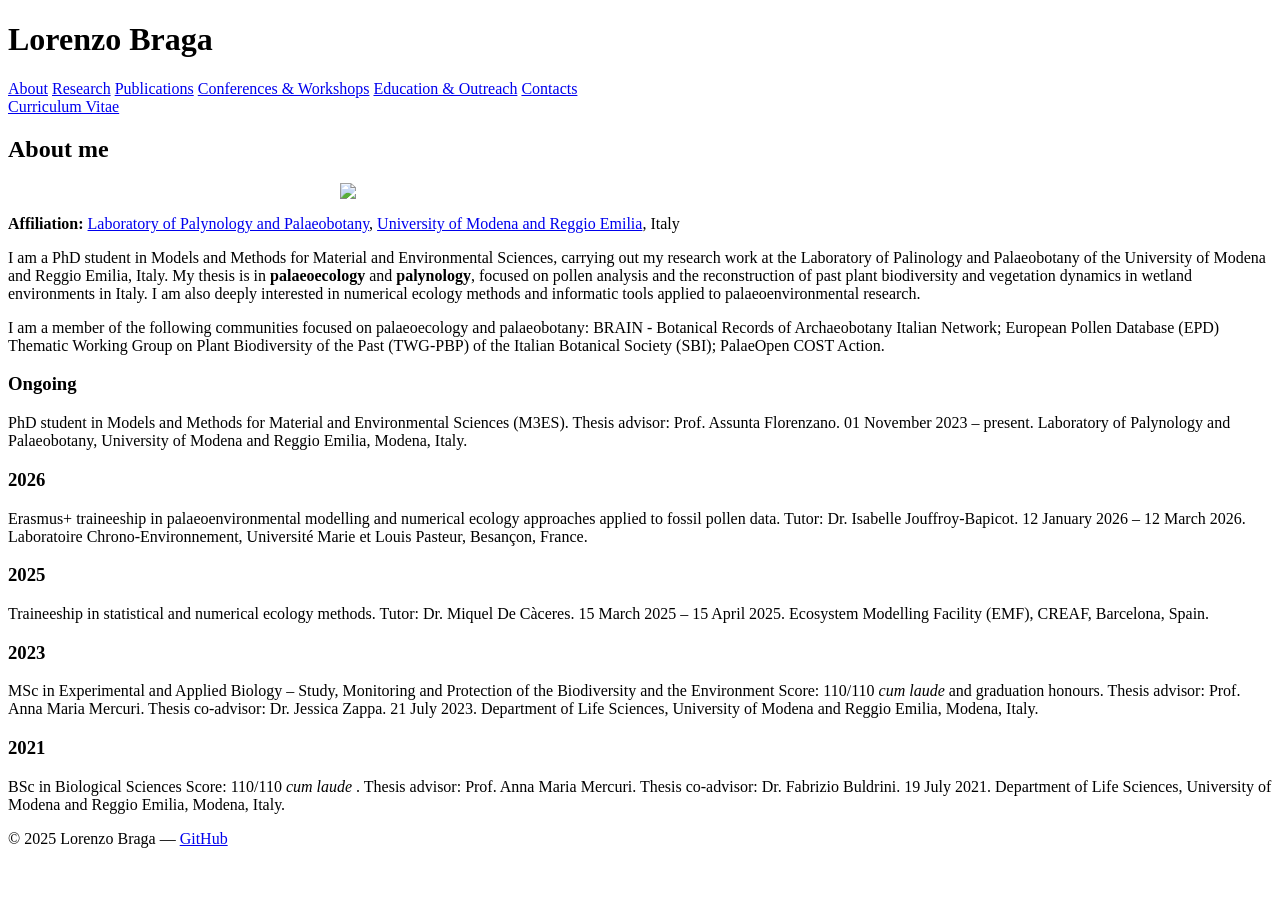
==== index.html @ 368654eb "Create index.html" ====
<!DOCTYPE html>
<html lang="en">
<head>
  <meta charset="UTF-8">
  <meta name="viewport" content="width=device-width, initial-scale=1.0">
  <title>Lorenzo Braga</title>
  <link rel="icon" type="image/png" href="favicon.png">
  <link rel="stylesheet" href="css/style.css">
</head>
<body>
  <header>
    <h1>Lorenzo Braga</h1>
      <nav>
      <a href="index.html">About</a>
      <a href="research.html">Research</a>
      <a href="publications.html">Publications</a>
      <a href="conf-works.html">Conferences & Workshops</a>
      <a href="edu-out.html">Education & Outreach</a>
      <a href="contacts.html">Contacts</a>
    </nav>
  </header>

  <main>
	<nav class="allpurpose-nav">
    <a href="#curriculum-vitae">Curriculum Vitae</a>
    </nav>

    <section id="about-picture">
      <h2>About me</h2>
      <img src="profile.jpeg" class="photo" style="display:block; margin:auto; max-width:600px; height:auto;">
      </section>

    <section id="affiliation">
<p>
  <strong>Affiliation:</strong>
  <a href="http://www.palinopaleobot.unimore.it/site/home.html">Laboratory of Palynology and Palaeobotany</a>, 
  <a href="https://www.unimore.it/en">University of Modena and Reggio Emilia</a>, Italy
</p>
    </section>

    <section id="about">
      <p>
        I am a PhD student in Models and Methods for Material and Environmental Sciences, carrying out my research work at the Laboratory of 
        Palinology and Palaeobotany of the University of Modena and Reggio Emilia, Italy. My thesis is in <strong>palaeoecology</strong> and <strong>palynology</strong>, 
        focused on pollen analysis and the reconstruction of past plant biodiversity and vegetation dynamics in wetland environments in Italy. 
        I am also deeply interested in numerical ecology methods and informatic tools applied to palaeoenvironmental research.
      </p>
      <p>
  	    I am a member of the following communities focused on palaeoecology and palaeobotany: BRAIN - Botanical Records of Archaeobotany Italian Network; European Pollen Database (EPD)
        Thematic Working Group on Plant Biodiversity of the Past (TWG-PBP) of the Italian Botanical Society (SBI); 
        PalaeOpen COST Action.
      </p>
    </section>

	<section id="curriculum-vitae">
      <h3>Ongoing</h3>
	  <p>
	  PhD student in Models and Methods for Material and Environmental Sciences (M3ES).
	  Thesis advisor: Prof. Assunta Florenzano.
	  01 November 2023 &ndash; present.
      Laboratory of Palynology and Palaeobotany, University of Modena and Reggio Emilia, Modena, Italy.
	  </p>
	<h3>2026</h3>
    <p>
	  Erasmus+ traineeship in palaeoenvironmental modelling and numerical ecology approaches applied to fossil pollen data.
	  Tutor: Dr. Isabelle Jouffroy-Bapicot.
	  12 January 2026 &ndash; 12 March 2026.
      Laboratoire Chrono-Environnement, Université Marie et Louis Pasteur, Besançon, France.
    </p>
	
	<h3>2025</h3>
    <p>
	 Traineeship in statistical and numerical ecology methods.
	 Tutor: Dr. Miquel De Càceres.
	 15 March 2025 &ndash; 15 April 2025.
	 Ecosystem Modelling Facility (EMF), CREAF, Barcelona, Spain.
    </p>
	
    <h3>2023</h3> 
    <p>
	MSc in Experimental and Applied Biology &ndash; Study, Monitoring and Protection of the Biodiversity and the Environment
	Score: 110/110 <em> cum laude </em> and graduation honours.
	Thesis advisor: Prof. Anna Maria Mercuri.
	Thesis co-advisor: Dr. Jessica Zappa.
	21 July 2023.
	Department of Life Sciences, University of Modena and Reggio Emilia, Modena, Italy.
    </p>
	
	<h3>2021</h3>
	 <p>
    BSc in Biological Sciences
	Score: 110/110 <em> cum laude </em>.
	Thesis advisor: Prof. Anna Maria Mercuri.
	Thesis co-advisor: Dr. Fabrizio Buldrini.
	19 July 2021.
	Department of Life Sciences, University of Modena and Reggio Emilia, Modena, Italy.
      </p>
	  
    </section>
	
  </main>

  <footer>
    <p>© 2025 Lorenzo Braga — <a href="https://github.com/bragalorenzo">GitHub</a></p>
  </footer>
</body>
</html>
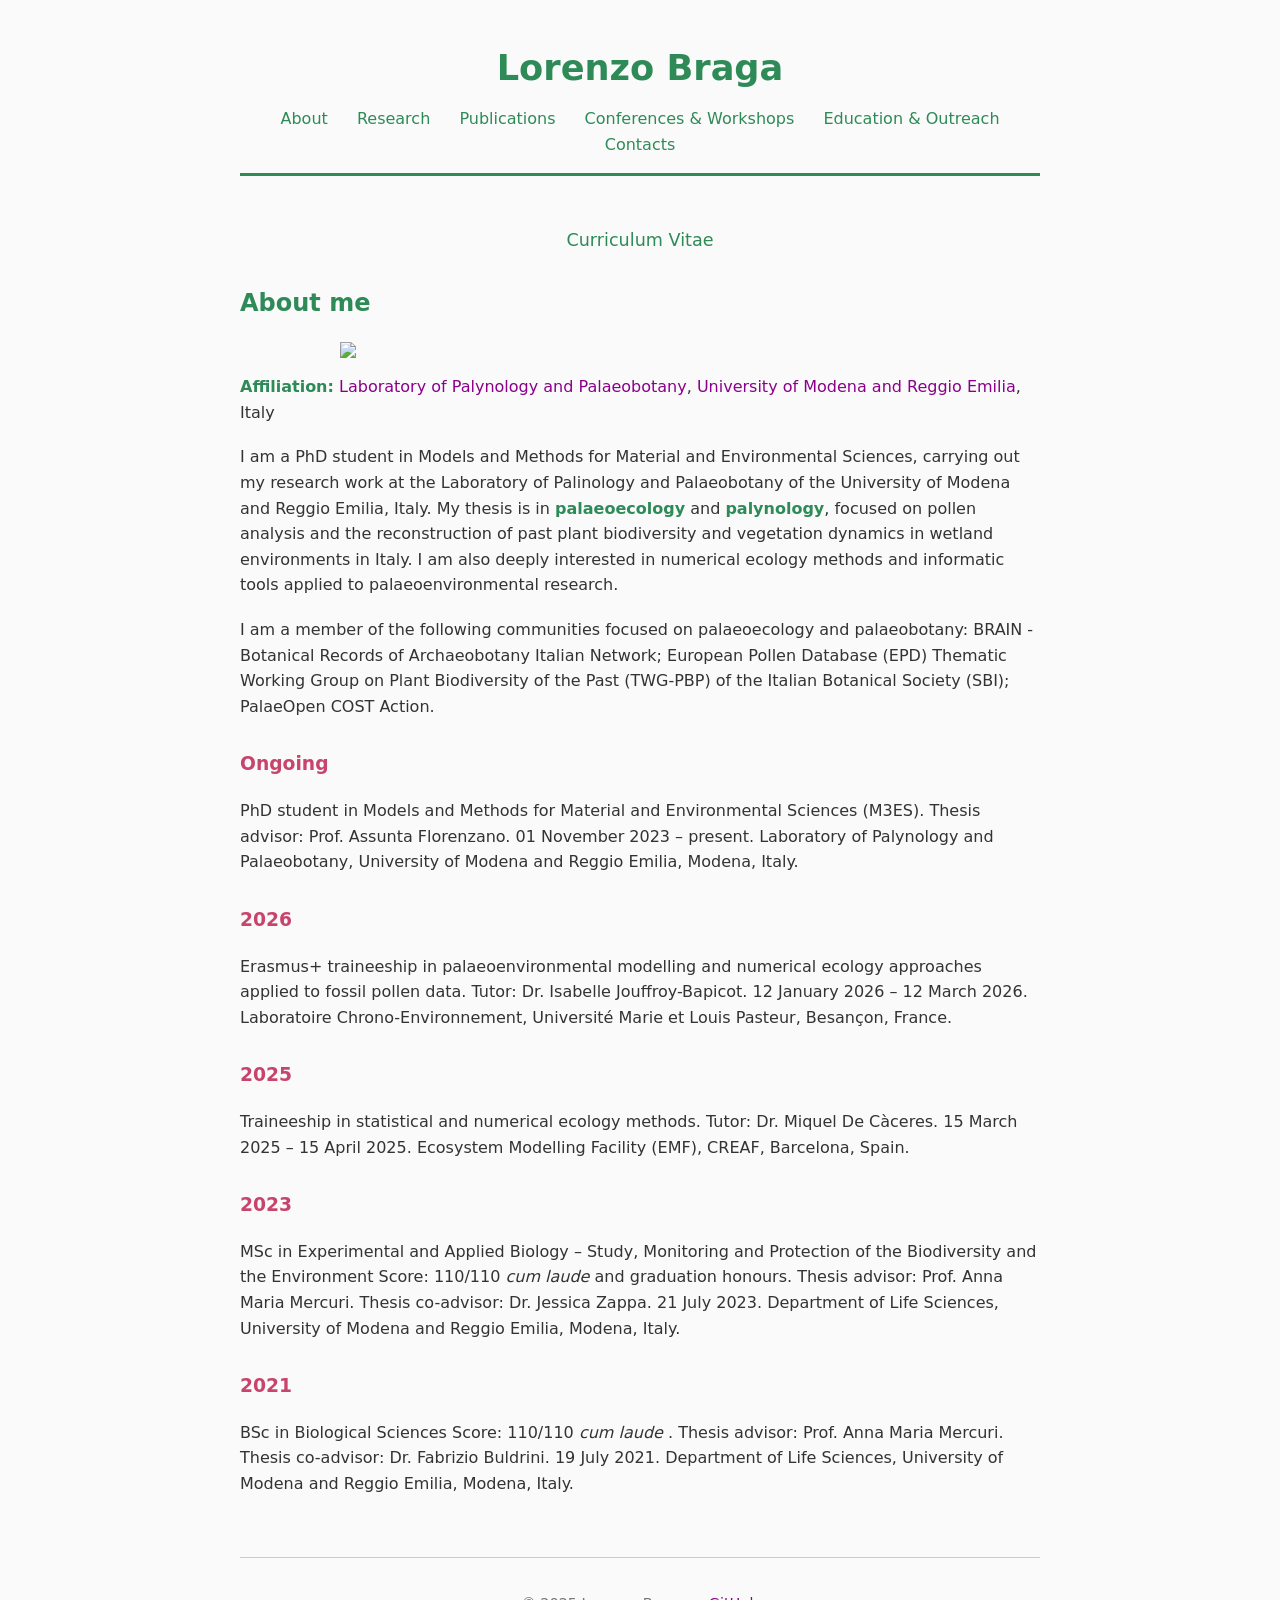
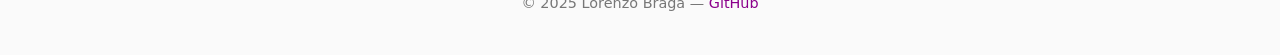
==== commit 8edc10d1: "Update index.html" ====
--- a/index.html
+++ b/index.html
@@ -5,7 +5,7 @@
   <meta name="viewport" content="width=device-width, initial-scale=1.0">
   <title>Lorenzo Braga</title>
   <link rel="icon" type="image/png" href="favicon.png">
-  <link rel="stylesheet" href="css/style.css">
+  <link rel="stylesheet" href="style.css">
 </head>
 <body>
   <header>
--- a/style.css
+++ b/style.css
@@ -0,0 +1,226 @@
+/* ==============================
+   PALETTE & GLOBAL VARS
+   ============================== */
+:root {
+  --primary: #2E8B57;       /* SeaGreen */
+  --primary-light: #20B2AA; /* LightSeaGreen */
+  --accent: #C7446D;        /* Magenta */
+  --accent-dark: #8B008B;   /* DarkMagenta */
+  --background: #FAFAFA;
+  --text: #333333;
+}
+
+/* ==============================
+   BODY STRUCTURE
+   ============================== */
+body {
+  font-family: system-ui, sans-serif;
+  max-width: 800px;
+  margin: 40px auto;
+  line-height: 1.6;
+  color: var(--text);
+  background-color: var(--background);
+  padding: 0 20px;
+}
+
+/* ==============================
+   HEADER & MAIN NAV
+   ============================== */
+header {
+  text-align: center;
+  margin-bottom: 50px;
+  border-bottom: 3px solid var(--primary);
+  padding-bottom: 15px;
+}
+
+h1 {
+  font-size: 2.2em;
+  color: var(--primary);
+  margin-bottom: 0.2em;
+}
+
+nav {
+  margin-top: 10px;
+}
+
+nav a {
+  margin: 0 12px;
+  text-decoration: none;
+  color: var(--primary);
+  font-weight: 500;
+  transition: color 0.2s ease, border-bottom 0.2s ease;
+}
+
+nav a:hover {
+  color: var(--accent);
+  border-bottom: 2px solid var(--accent);
+}
+
+/* ==============================
+   ALL-PURPOSE NAV
+   ============================== */
+
+.allpurpose-nav {
+  text-align: center;
+  margin: 1.5em auto;
+   width: 100%;
+  font-size: 1.1em;
+}
+
+.allpurpose-nav a{
+  color: var(--primary);
+  text-decoration: none;
+  margin: 0 0.5em;
+   transition: color 0.2s ease, border-bottom 0.2s ease;
+}
+
+/* Visited */
+.allpurpose-nav a:visited {
+  color: var(--primary);
+}
+
+/* hover */
+
+.allpurpose-nav a:hover {
+  color: var(--accent);
+  border-bottom: 2px solid var(--accent);
+  text-decoration: none;
+}
+
+/* ==============================
+   CONTENT
+   ============================== */
+main h2 {
+  color: var(--primary);
+  margin-top: 30px;
+}
+
+main h3 {
+  color: var(--accent);
+  margin-top: 30px;
+}
+
+main p {
+  margin-bottom: 1.2em;
+}
+
+main a,
+main a:visited {
+  color: var(--accent-dark);
+  text-decoration: none;
+}
+
+main a:hover {
+  color: var(--primary-light);
+  text-decoration: underline;
+}
+
+strong {
+  color: var(--primary);
+}
+
+.photo {
+  display: block;
+  margin: 0 auto 20px
+  max-width: 50%;
+}
+
+/* ==============================
+   FOOTER
+   ============================== */
+footer {
+  text-align: center;
+  margin-top: 60px;
+  font-size: 0.9em;
+  color: #777;
+  border-top: 1px solid #ccc;
+  padding-top: 20px;
+}
+
+footer a {
+  color: var(--accent-dark);
+  text-decoration: none;
+}
+
+footer a:hover {
+  color: var(--primary-light);
+  text-decoration: underline;
+}
+
+/* ==============================
+   BUTTONS & HIGHLIGHTS
+   ============================== */
+button, .btn {
+  background-color: var(--primary);
+  color: white;
+  border: none;
+  border-radius: 5px;
+  padding: 8px 16px;
+  cursor: pointer;
+  transition: background-color 0.2s ease;
+}
+
+button:hover, .btn:hover {
+  background-color: var(--accent-dark);
+}
+
+/* ==============================
+   IMAGE LINKS
+   ============================== */
+
+.image-link img {
+  max-width: 200px;
+  height: auto;
+  display: block;
+  margin: 1em auto;
+  transition: transform 0.25s ease;
+}
+
+.image-link img:hover {
+  transform: scale(1.1);
+}
+
+/* ==============================
+   CONTACTS
+   ============================== */
+#contacts {
+  text-align: center;
+  margin: 50px 0;
+}
+
+.contact-links {
+  display: flex;
+  flex-wrap: wrap;
+  justify-content: center;
+  gap: 30px;
+  margin-top: 20px;
+}
+
+.contact-icon {
+  height: 60px;
+  transition: transform 0.2s ease;
+}
+
+.contact-icon:hover {
+  transform: scale(1.1);
+}
+
+.contact-emails {
+  margin-top: 30px;
+}
+
+.contact-emails a:hover {
+  color: var(--primary-light);
+  text-decoration: underline;
+}
+
+.contact-emails p {
+  margin: 5px 0;
+  font-size: 1.1rem;
+}
+
+.contact-invite {
+  margin-top: 25px;
+  font-style: italic;
+  font-size: 1.2rem;
+}
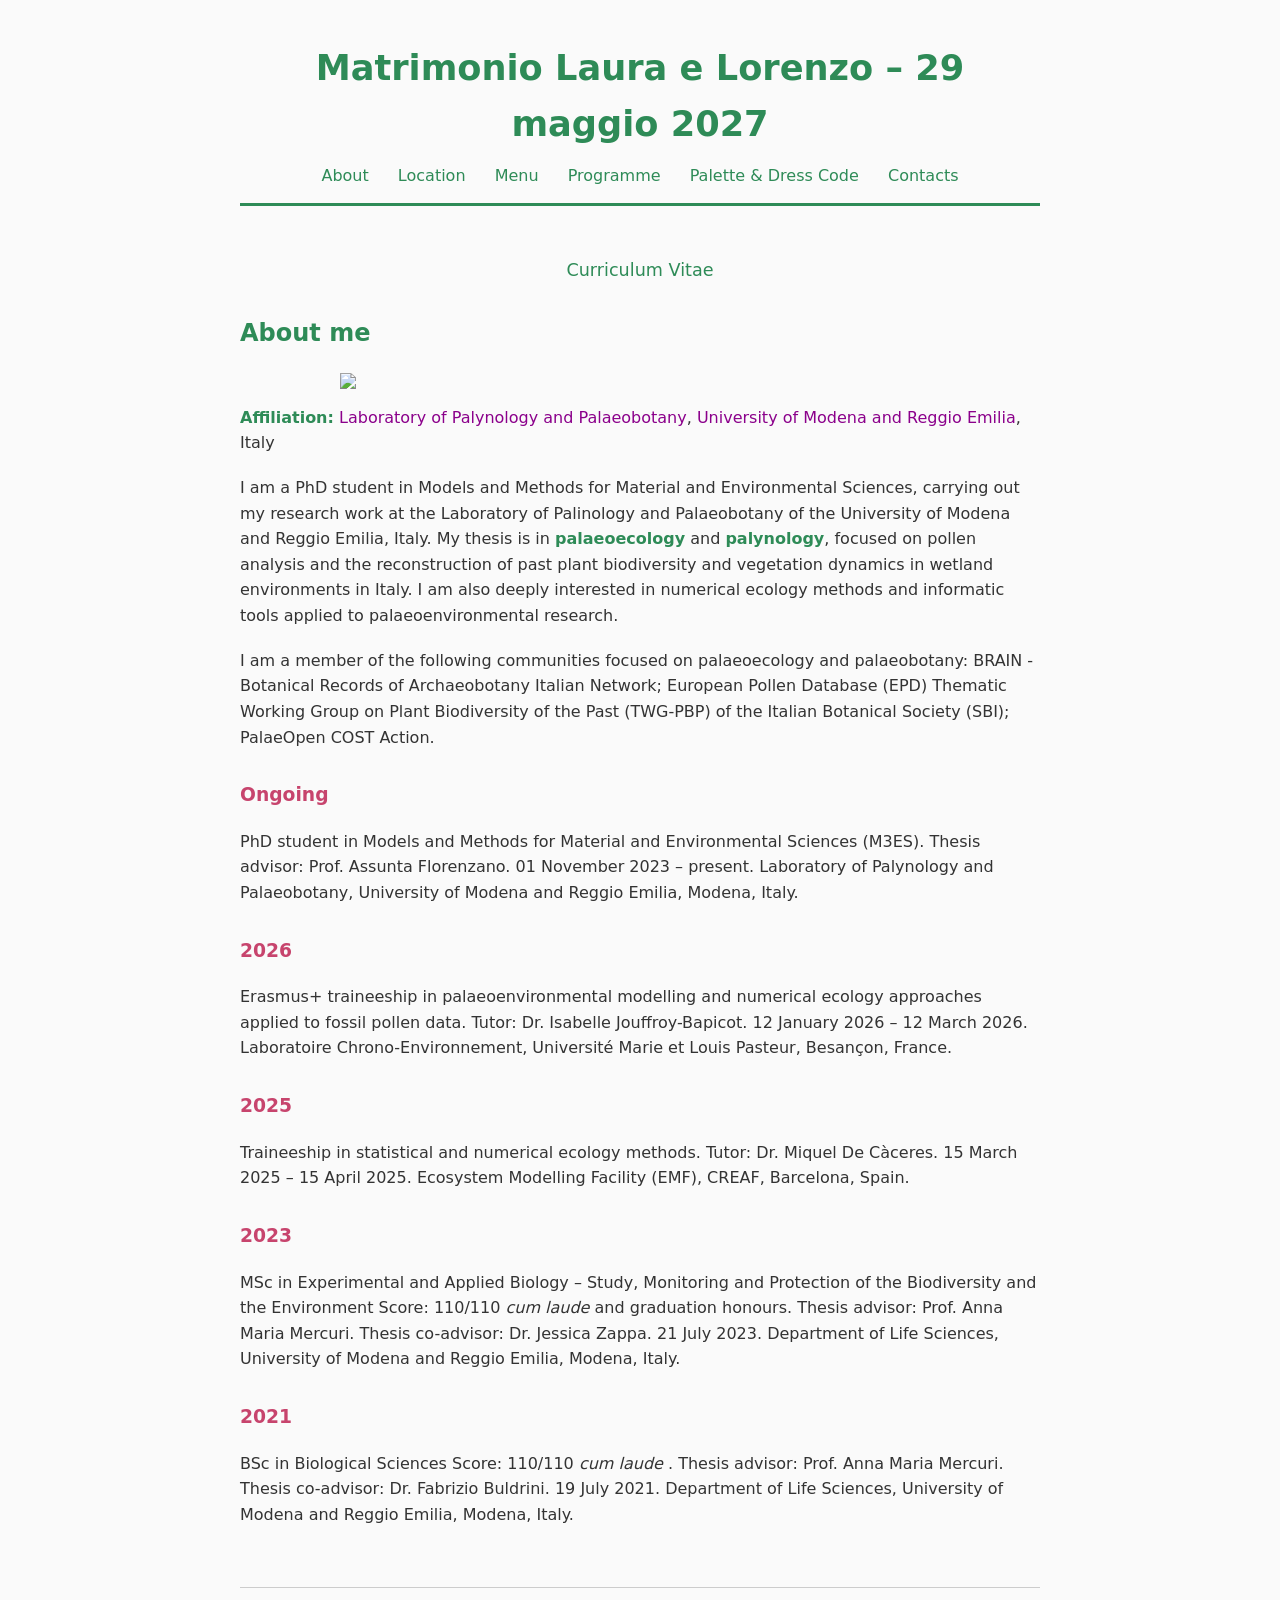
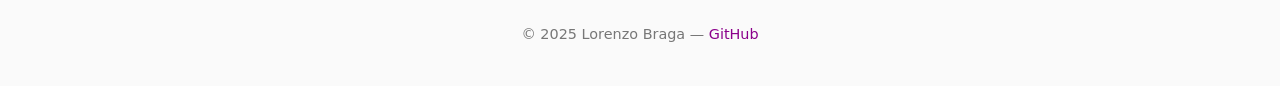
==== commit d25645a3: "Update index.html" ====
--- a/index.html
+++ b/index.html
@@ -3,19 +3,19 @@
 <head>
   <meta charset="UTF-8">
   <meta name="viewport" content="width=device-width, initial-scale=1.0">
-  <title>Lorenzo Braga</title>
+  <title>L&L 2027 &#9829;</title>
   <link rel="icon" type="image/png" href="favicon.png">
   <link rel="stylesheet" href="style.css">
 </head>
 <body>
   <header>
-    <h1>Lorenzo Braga</h1>
+    <h1>Matrimonio Laura e Lorenzo &ndash; 29 maggio 2027</h1>
       <nav>
       <a href="index.html">About</a>
-      <a href="research.html">Research</a>
-      <a href="publications.html">Publications</a>
-      <a href="conf-works.html">Conferences & Workshops</a>
-      <a href="edu-out.html">Education & Outreach</a>
+      <a href="research.html">Location</a>
+      <a href="publications.html">Menu</a>
+      <a href="conf-works.html">Programme</a>
+      <a href="edu-out.html">Palette & Dress Code</a>
       <a href="contacts.html">Contacts</a>
     </nav>
   </header>
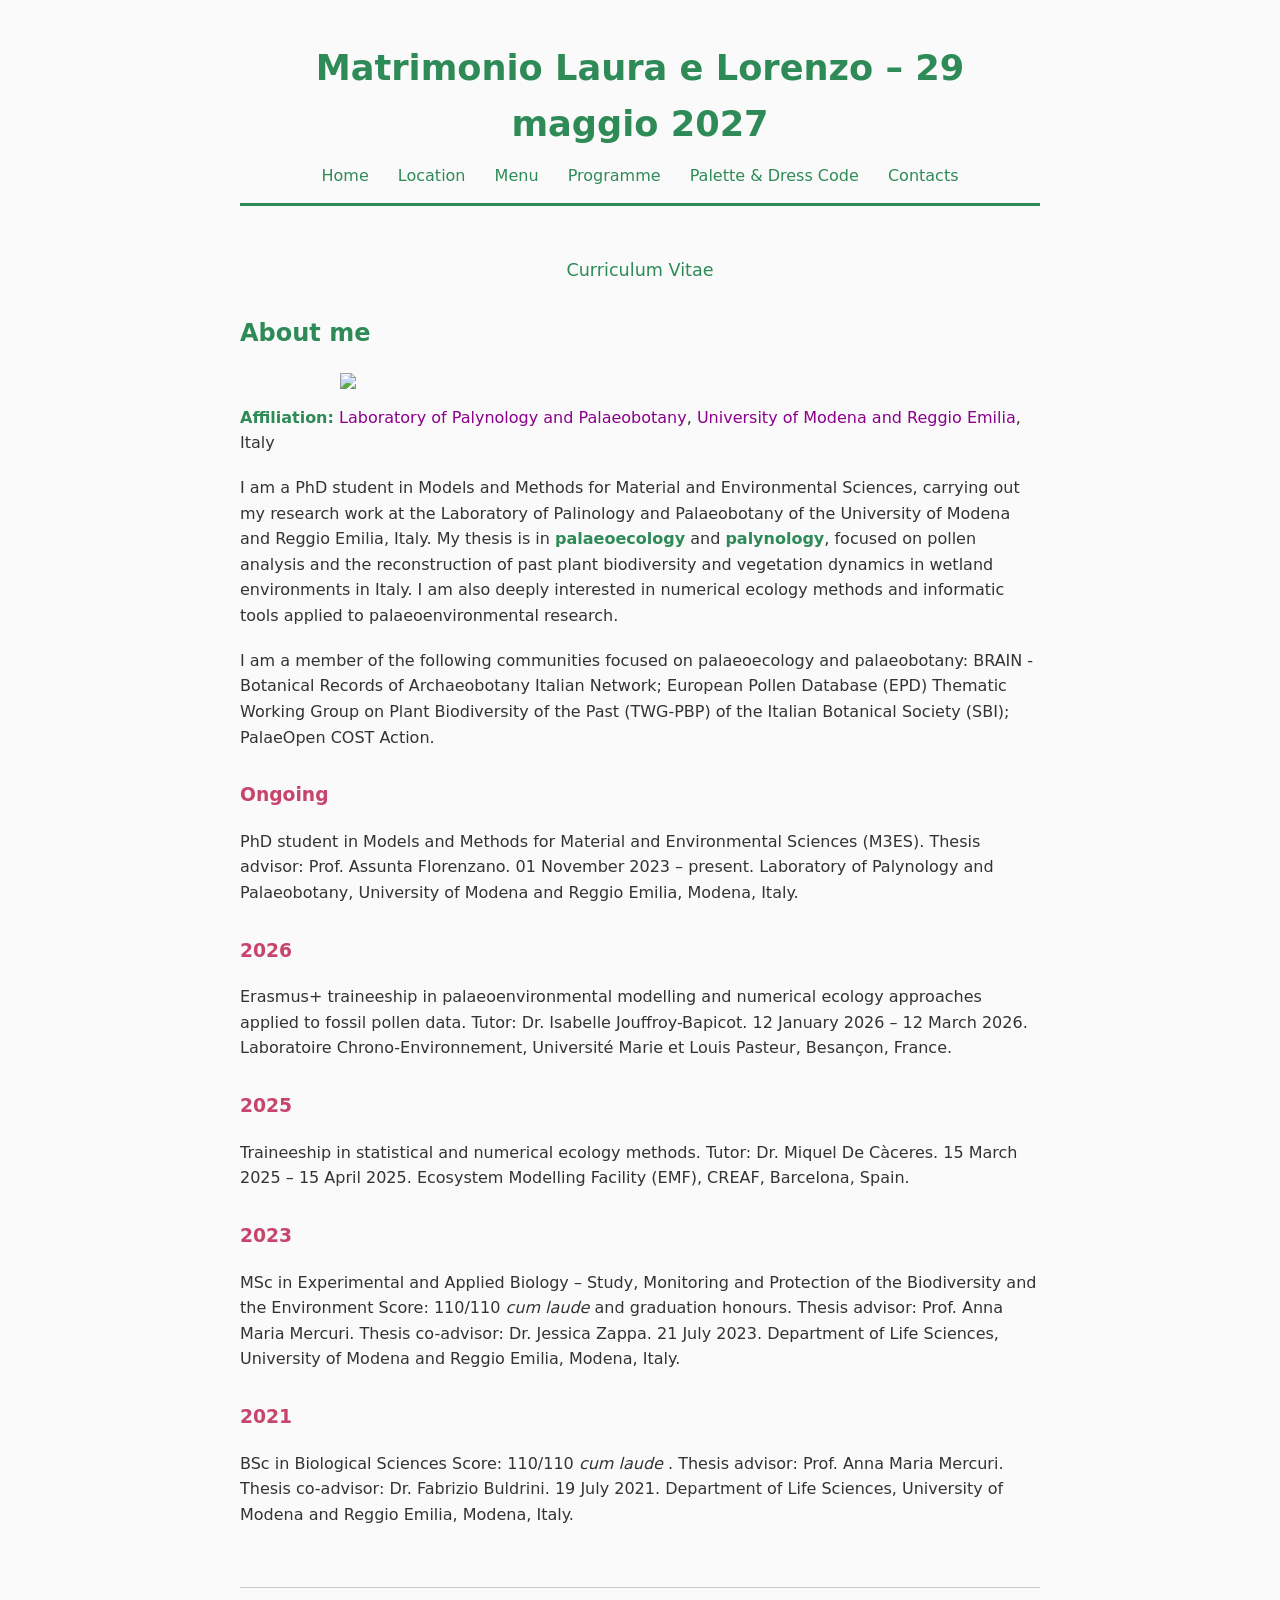
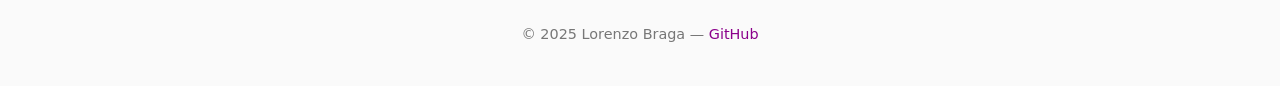
==== commit 3851c751: "Update index.html" ====
--- a/index.html
+++ b/index.html
@@ -11,8 +11,8 @@
   <header>
     <h1>Matrimonio Laura e Lorenzo &ndash; 29 maggio 2027</h1>
       <nav>
-      <a href="index.html">About</a>
-      <a href="research.html">Location</a>
+      <a href="index.html">Home</a>
+      <a href="location.html">Location</a>
       <a href="publications.html">Menu</a>
       <a href="conf-works.html">Programme</a>
       <a href="edu-out.html">Palette & Dress Code</a>
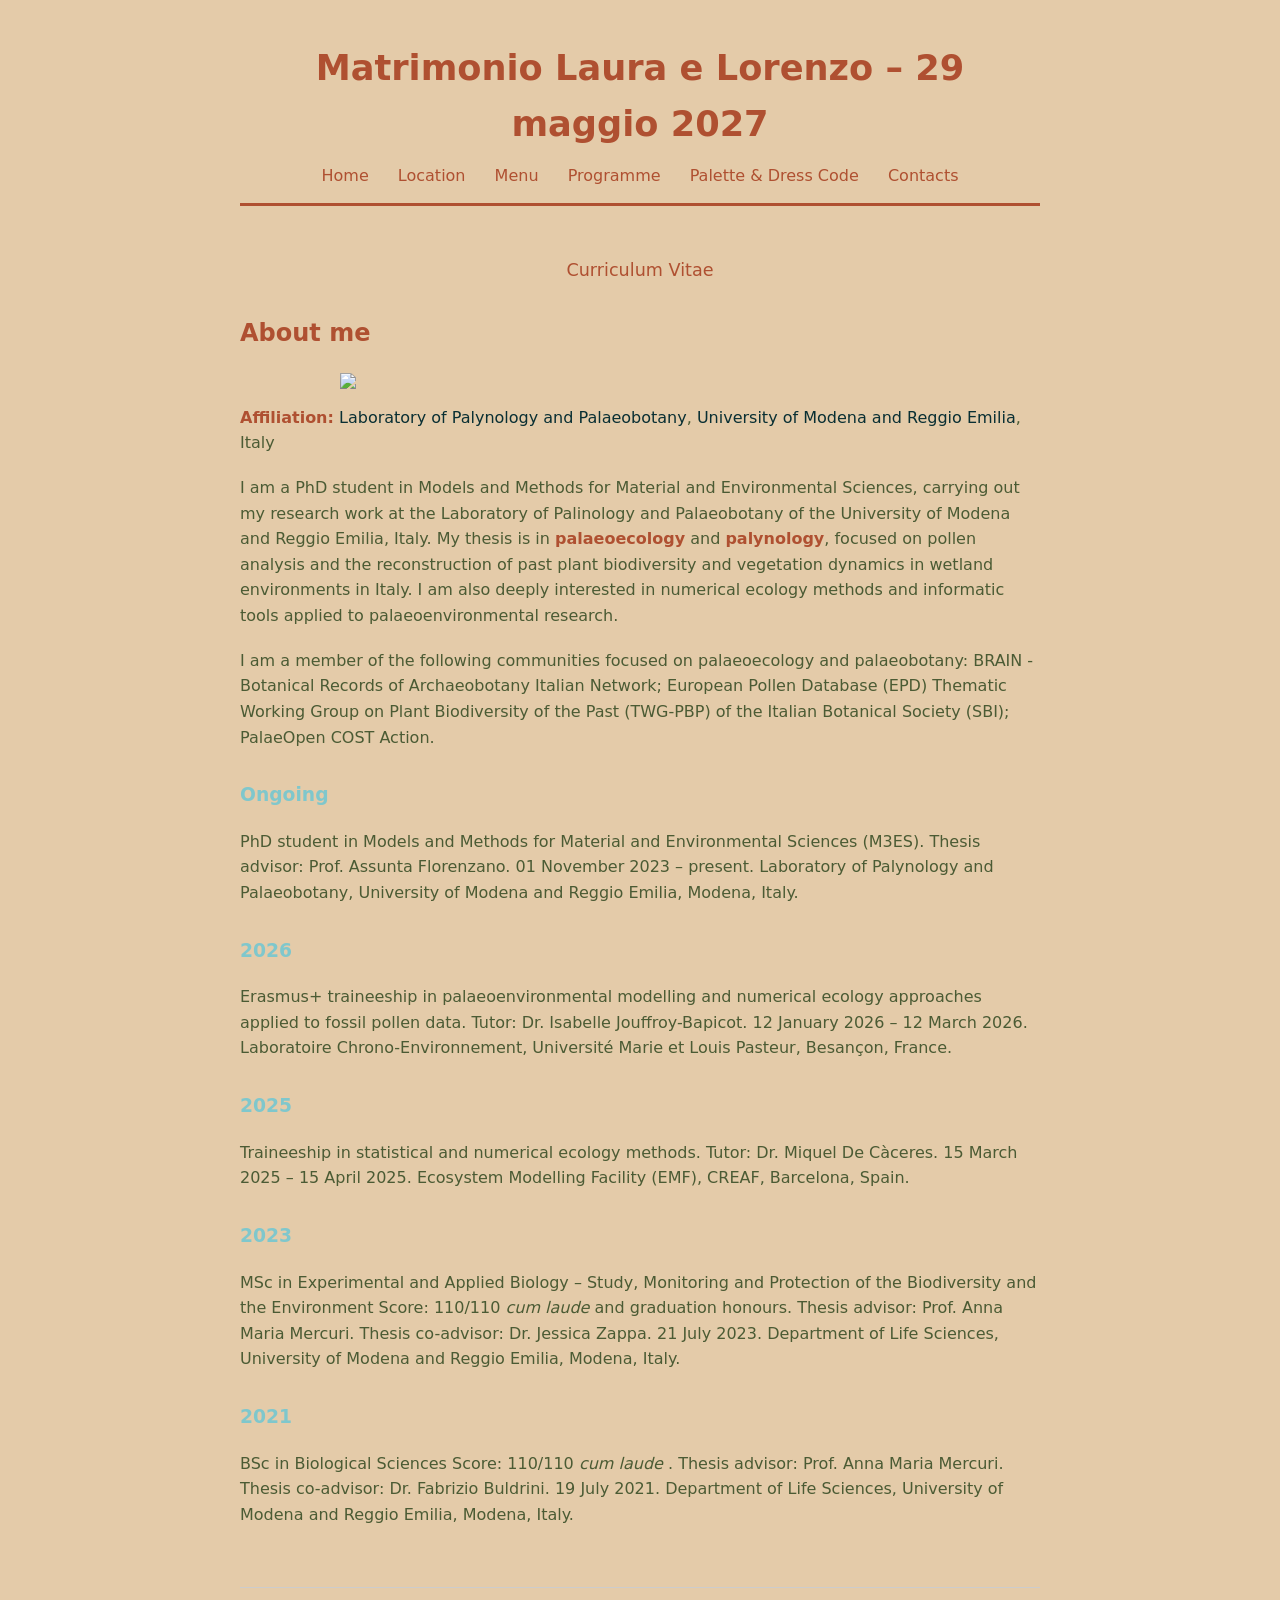
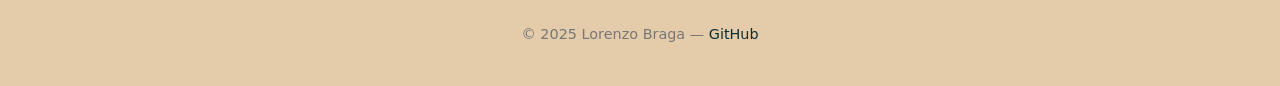
==== commit 9aed0d55: "Update index.html" ====
--- a/index.html
+++ b/index.html
@@ -13,9 +13,9 @@
       <nav>
       <a href="index.html">Home</a>
       <a href="location.html">Location</a>
-      <a href="publications.html">Menu</a>
-      <a href="conf-works.html">Programme</a>
-      <a href="edu-out.html">Palette & Dress Code</a>
+      <a href="menu.html">Menu</a>
+      <a href="programme.html">Programme</a>
+      <a href="palette-dress.html">Palette & Dress Code</a>
       <a href="contacts.html">Contacts</a>
     </nav>
   </header>
--- a/style.css
+++ b/style.css
@@ -2,12 +2,12 @@
    PALETTE & GLOBAL VARS
    ============================== */
 :root {
-  --primary: #2E8B57;       /* SeaGreen */
-  --primary-light: #20B2AA; /* LightSeaGreen */
-  --accent: #C7446D;        /* Magenta */
-  --accent-dark: #8B008B;   /* DarkMagenta */
-  --background: #FAFAFA;
-  --text: #333333;
+  --primary: #AF5031;       /* Terracotta */
+  --primary-light: #FDABA5; /* Cherry Blossom */
+  --accent: #7FC7CC;        /* Sky Blue */
+  --accent-dark: #092F33;   /* Deep Sea */
+  --background: #E4CBA9; /* Sand */
+  --text: #4B5B34; /* Moss Green */
 }
 
 /* ==============================
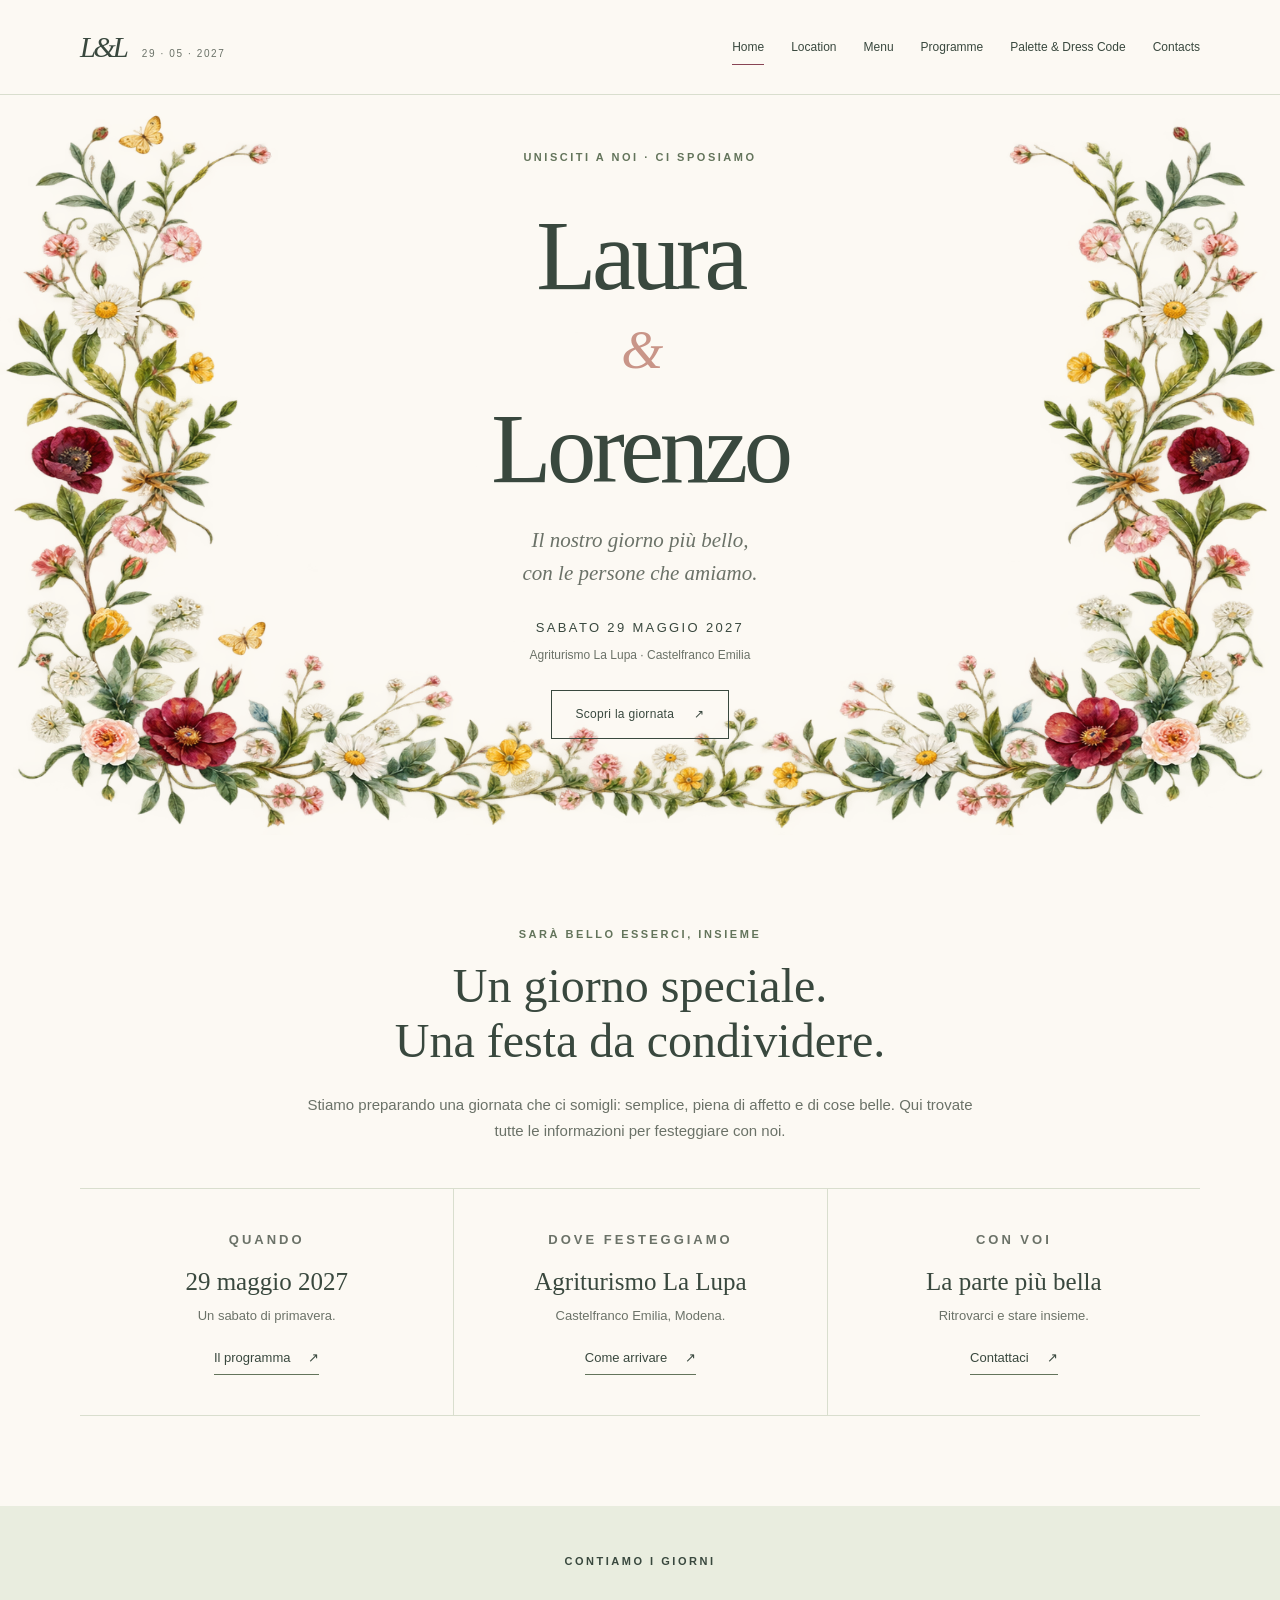
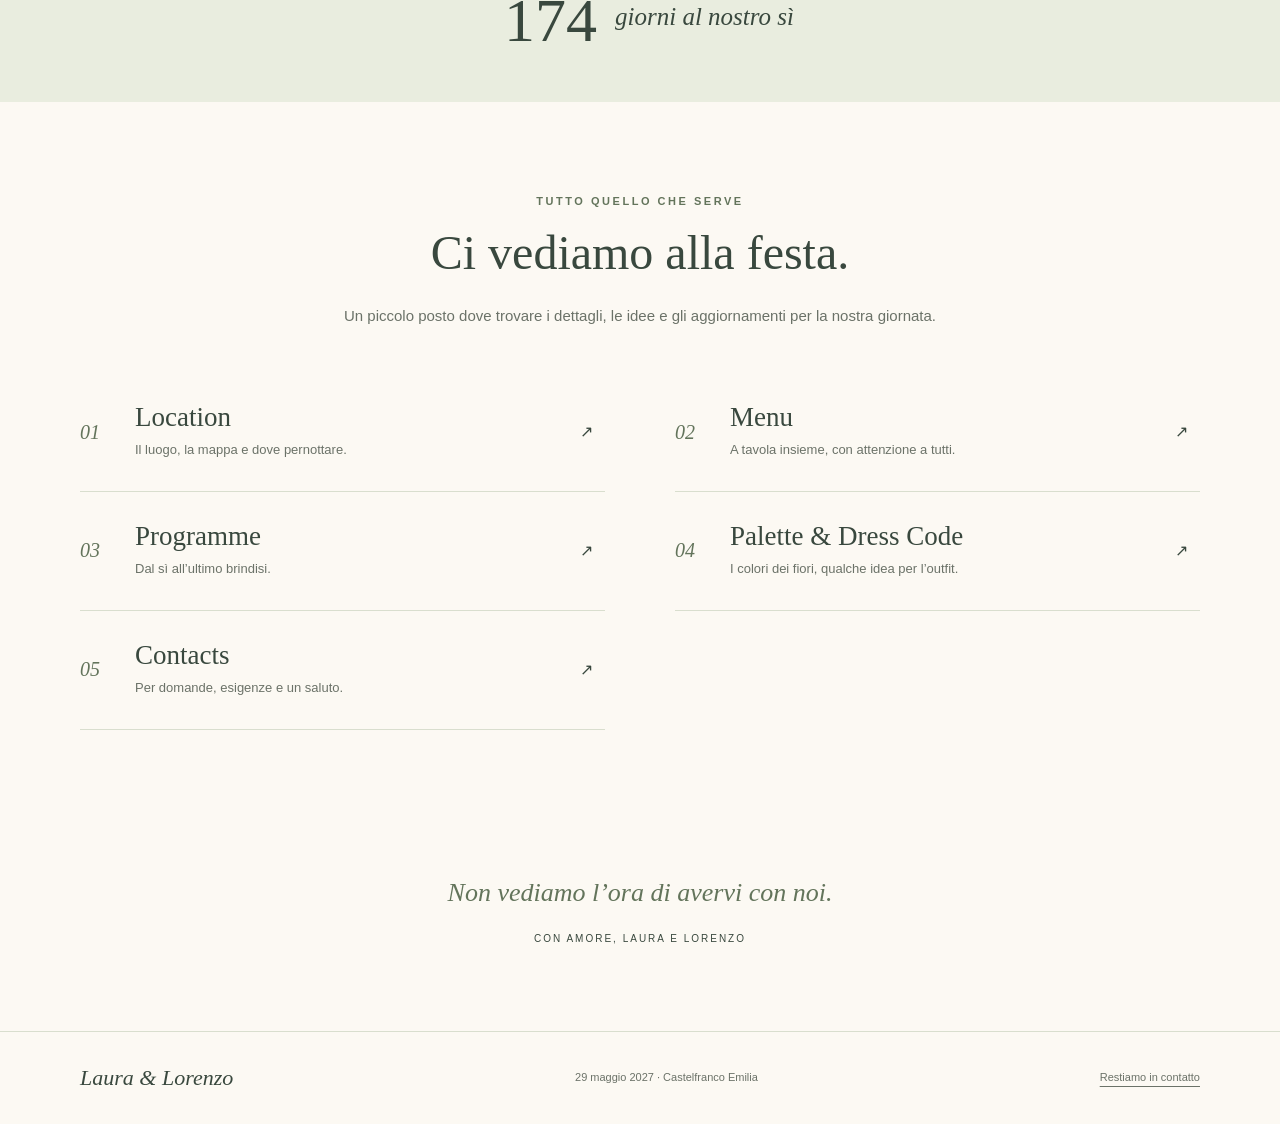
==== commit d8accba2: "Design overhaul First site draft" ====
--- a/index.html
+++ b/index.html
@@ -1,107 +1,24 @@
 <!DOCTYPE html>
-<html lang="en">
-<head>
-  <meta charset="UTF-8">
-  <meta name="viewport" content="width=device-width, initial-scale=1.0">
-  <title>L&L 2027 &#9829;</title>
-  <link rel="icon" type="image/png" href="favicon.png">
-  <link rel="stylesheet" href="style.css">
-</head>
-<body>
-  <header>
-    <h1>Matrimonio Laura e Lorenzo &ndash; 29 maggio 2027</h1>
-      <nav>
-      <a href="index.html">Home</a>
-      <a href="location.html">Location</a>
-      <a href="menu.html">Menu</a>
-      <a href="programme.html">Programme</a>
-      <a href="palette-dress.html">Palette & Dress Code</a>
-      <a href="contacts.html">Contacts</a>
-    </nav>
-  </header>
-
-  <main>
-	<nav class="allpurpose-nav">
-    <a href="#curriculum-vitae">Curriculum Vitae</a>
-    </nav>
-
-    <section id="about-picture">
-      <h2>About me</h2>
-      <img src="profile.jpeg" class="photo" style="display:block; margin:auto; max-width:600px; height:auto;">
-      </section>
-
-    <section id="affiliation">
-<p>
-  <strong>Affiliation:</strong>
-  <a href="http://www.palinopaleobot.unimore.it/site/home.html">Laboratory of Palynology and Palaeobotany</a>, 
-  <a href="https://www.unimore.it/en">University of Modena and Reggio Emilia</a>, Italy
-</p>
-    </section>
-
-    <section id="about">
-      <p>
-        I am a PhD student in Models and Methods for Material and Environmental Sciences, carrying out my research work at the Laboratory of 
-        Palinology and Palaeobotany of the University of Modena and Reggio Emilia, Italy. My thesis is in <strong>palaeoecology</strong> and <strong>palynology</strong>, 
-        focused on pollen analysis and the reconstruction of past plant biodiversity and vegetation dynamics in wetland environments in Italy. 
-        I am also deeply interested in numerical ecology methods and informatic tools applied to palaeoenvironmental research.
-      </p>
-      <p>
-  	    I am a member of the following communities focused on palaeoecology and palaeobotany: BRAIN - Botanical Records of Archaeobotany Italian Network; European Pollen Database (EPD)
-        Thematic Working Group on Plant Biodiversity of the Past (TWG-PBP) of the Italian Botanical Society (SBI); 
-        PalaeOpen COST Action.
-      </p>
-    </section>
-
-	<section id="curriculum-vitae">
-      <h3>Ongoing</h3>
-	  <p>
-	  PhD student in Models and Methods for Material and Environmental Sciences (M3ES).
-	  Thesis advisor: Prof. Assunta Florenzano.
-	  01 November 2023 &ndash; present.
-      Laboratory of Palynology and Palaeobotany, University of Modena and Reggio Emilia, Modena, Italy.
-	  </p>
-	<h3>2026</h3>
-    <p>
-	  Erasmus+ traineeship in palaeoenvironmental modelling and numerical ecology approaches applied to fossil pollen data.
-	  Tutor: Dr. Isabelle Jouffroy-Bapicot.
-	  12 January 2026 &ndash; 12 March 2026.
-      Laboratoire Chrono-Environnement, Université Marie et Louis Pasteur, Besançon, France.
-    </p>
-	
-	<h3>2025</h3>
-    <p>
-	 Traineeship in statistical and numerical ecology methods.
-	 Tutor: Dr. Miquel De Càceres.
-	 15 March 2025 &ndash; 15 April 2025.
-	 Ecosystem Modelling Facility (EMF), CREAF, Barcelona, Spain.
-    </p>
-	
-    <h3>2023</h3> 
-    <p>
-	MSc in Experimental and Applied Biology &ndash; Study, Monitoring and Protection of the Biodiversity and the Environment
-	Score: 110/110 <em> cum laude </em> and graduation honours.
-	Thesis advisor: Prof. Anna Maria Mercuri.
-	Thesis co-advisor: Dr. Jessica Zappa.
-	21 July 2023.
-	Department of Life Sciences, University of Modena and Reggio Emilia, Modena, Italy.
-    </p>
-	
-	<h3>2021</h3>
-	 <p>
-    BSc in Biological Sciences
-	Score: 110/110 <em> cum laude </em>.
-	Thesis advisor: Prof. Anna Maria Mercuri.
-	Thesis co-advisor: Dr. Fabrizio Buldrini.
-	19 July 2021.
-	Department of Life Sciences, University of Modena and Reggio Emilia, Modena, Italy.
-      </p>
-	  
-    </section>
-	
-  </main>
-
-  <footer>
-    <p>© 2025 Lorenzo Braga — <a href="https://github.com/bragalorenzo">GitHub</a></p>
-  </footer>
-</body>
-</html>
+<html lang="it"><head><meta charset="utf-8"><meta name="viewport" content="width=device-width, initial-scale=1"><title>Home · Laura e Lorenzo · 29 maggio 2027</title><meta name="description" content="Il matrimonio di Laura e Lorenzo, 29 maggio 2027. Il programma, la location e tutte le informazioni per festeggiare insieme."><meta name="theme-color" content="#fcf9f3"><link rel="icon" type="image/png" href="favicon.png"><link rel="stylesheet" href="style.css"><script src="site.js" defer></script></head><body><a class="skip-link" href="#main">Vai al contenuto</a>
+<header class="site-header"><div class="wrap header-inner">
+<a class="brand" href="index.html" aria-label="Laura e Lorenzo, Home"><span class="monogram">L&amp;L</span><span class="brand-date">29 · 05 · 2027</span></a>
+<button class="menu-toggle" aria-expanded="true" aria-controls="main-navigation">Menu</button>
+<nav id="main-navigation" class="navigation" aria-label="Navigazione principale"><a href="index.html" aria-current="page">Home</a><a href="location.html">Location</a><a href="menu.html">Menu</a><a href="programme.html">Programme</a><a href="palette-dress.html">Palette & Dress Code</a><a href="contacts.html">Contacts</a></nav>
+</div></header><main id="main">
+<section class="hero" aria-labelledby="home-title"><img class="hero-art" src="assets/botanical-frame.png" alt="" fetchpriority="high" width="1536" height="1024">
+<div class="hero-copy"><p class="eyebrow">Unisciti a noi · ci sposiamo</p><h1 id="home-title"><span>Laura</span><span class="amp">&amp;</span><span>Lorenzo</span></h1>
+<p class="hero-intro">Il nostro giorno più bello,<br>con le persone che amiamo.</p>
+<p class="hero-date"><time datetime="2027-05-29">Sabato 29 maggio 2027</time></p><p class="hero-place">Agriturismo La Lupa · Castelfranco Emilia</p>
+<a class="button" href="programme.html">Scopri la giornata <span aria-hidden="true">↗</span></a></div></section>
+<section class="section"><div class="wrap"><div class="section-heading"><p class="eyebrow">Sarà bello esserci, insieme</p><h2>Un giorno speciale.<br>Una festa da condividere.</h2><p>Stiamo preparando una giornata che ci somigli: semplice, piena di affetto e di cose belle. Qui trovate tutte le informazioni per festeggiare con noi.</p></div>
+<div class="intro-grid"><div class="intro-item"><p class="eyebrow">Quando</p><h3>29 maggio 2027</h3><p>Un sabato di primavera.</p><a class="text-link" href="programme.html">Il programma <span aria-hidden="true">↗</span></a></div>
+<div class="intro-item"><p class="eyebrow">Dove festeggiamo</p><h3>Agriturismo La Lupa</h3><p>Castelfranco Emilia, Modena.</p><a class="text-link" href="location.html">Come arrivare <span aria-hidden="true">↗</span></a></div>
+<div class="intro-item"><p class="eyebrow">Con voi</p><h3>La parte più bella</h3><p>Ritrovarci e stare insieme.</p><a class="text-link" href="contacts.html">Contattaci <span aria-hidden="true">↗</span></a></div></div></div></section>
+<section class="countdown-band" aria-label="Conto alla rovescia"><div class="wrap"><p class="eyebrow">Contiamo i giorni</p><span class="countdown-value" data-countdown>239</span><span class="countdown-label" data-countdown-label>giorni al nostro sì</span></div></section>
+<section class="section"><div class="wrap"><div class="section-heading"><p class="eyebrow">Tutto quello che serve</p><h2>Ci vediamo alla festa.</h2><p>Un piccolo posto dove trovare i dettagli, le idee e gli aggiornamenti per la nostra giornata.</p></div><div class="editorial-links">
+<a class="editorial-link" href="location.html"><span class="number">01</span><div><h3>Location</h3><p>Il luogo, la mappa e dove pernottare.</p></div><span aria-hidden="true">↗</span></a>
+<a class="editorial-link" href="menu.html"><span class="number">02</span><div><h3>Menu</h3><p>A tavola insieme, con attenzione a tutti.</p></div><span aria-hidden="true">↗</span></a>
+<a class="editorial-link" href="programme.html"><span class="number">03</span><div><h3>Programme</h3><p>Dal sì all’ultimo brindisi.</p></div><span aria-hidden="true">↗</span></a>
+<a class="editorial-link" href="palette-dress.html"><span class="number">04</span><div><h3>Palette &amp; Dress Code</h3><p>I colori dei fiori, qualche idea per l’outfit.</p></div><span aria-hidden="true">↗</span></a>
+<a class="editorial-link" href="contacts.html"><span class="number">05</span><div><h3>Contacts</h3><p>Per domande, esigenze e un saluto.</p></div><span aria-hidden="true">↗</span></a>
+</div></div></section><div class="closing wrap"><p>Non vediamo l’ora di avervi con noi.</p><span>Con amore, Laura e Lorenzo</span></div></main><footer class="site-footer"><div class="wrap footer-inner"><span class="footer-signature">Laura &amp; Lorenzo</span><span>29 maggio 2027 · Castelfranco Emilia</span><a href="contacts.html">Restiamo in contatto</a></div></footer></body></html>
--- a/style.css
+++ b/style.css
@@ -1,226 +1,9 @@
-/* ==============================
-   PALETTE & GLOBAL VARS
-   ============================== */
-:root {
-  --primary: #AF5031;       /* Terracotta */
-  --primary-light: #FDABA5; /* Cherry Blossom */
-  --accent: #7FC7CC;        /* Sky Blue */
-  --accent-dark: #092F33;   /* Deep Sea */
-  --background: #E4CBA9; /* Sand */
-  --text: #4B5B34; /* Moss Green */
-}
-
-/* ==============================
-   BODY STRUCTURE
-   ============================== */
-body {
-  font-family: system-ui, sans-serif;
-  max-width: 800px;
-  margin: 40px auto;
-  line-height: 1.6;
-  color: var(--text);
-  background-color: var(--background);
-  padding: 0 20px;
-}
-
-/* ==============================
-   HEADER & MAIN NAV
-   ============================== */
-header {
-  text-align: center;
-  margin-bottom: 50px;
-  border-bottom: 3px solid var(--primary);
-  padding-bottom: 15px;
-}
-
-h1 {
-  font-size: 2.2em;
-  color: var(--primary);
-  margin-bottom: 0.2em;
-}
-
-nav {
-  margin-top: 10px;
-}
-
-nav a {
-  margin: 0 12px;
-  text-decoration: none;
-  color: var(--primary);
-  font-weight: 500;
-  transition: color 0.2s ease, border-bottom 0.2s ease;
-}
-
-nav a:hover {
-  color: var(--accent);
-  border-bottom: 2px solid var(--accent);
-}
-
-/* ==============================
-   ALL-PURPOSE NAV
-   ============================== */
-
-.allpurpose-nav {
-  text-align: center;
-  margin: 1.5em auto;
-   width: 100%;
-  font-size: 1.1em;
-}
-
-.allpurpose-nav a{
-  color: var(--primary);
-  text-decoration: none;
-  margin: 0 0.5em;
-   transition: color 0.2s ease, border-bottom 0.2s ease;
-}
-
-/* Visited */
-.allpurpose-nav a:visited {
-  color: var(--primary);
-}
-
-/* hover */
-
-.allpurpose-nav a:hover {
-  color: var(--accent);
-  border-bottom: 2px solid var(--accent);
-  text-decoration: none;
-}
-
-/* ==============================
-   CONTENT
-   ============================== */
-main h2 {
-  color: var(--primary);
-  margin-top: 30px;
-}
-
-main h3 {
-  color: var(--accent);
-  margin-top: 30px;
-}
-
-main p {
-  margin-bottom: 1.2em;
-}
-
-main a,
-main a:visited {
-  color: var(--accent-dark);
-  text-decoration: none;
-}
-
-main a:hover {
-  color: var(--primary-light);
-  text-decoration: underline;
-}
-
-strong {
-  color: var(--primary);
-}
-
-.photo {
-  display: block;
-  margin: 0 auto 20px
-  max-width: 50%;
-}
-
-/* ==============================
-   FOOTER
-   ============================== */
-footer {
-  text-align: center;
-  margin-top: 60px;
-  font-size: 0.9em;
-  color: #777;
-  border-top: 1px solid #ccc;
-  padding-top: 20px;
-}
-
-footer a {
-  color: var(--accent-dark);
-  text-decoration: none;
-}
-
-footer a:hover {
-  color: var(--primary-light);
-  text-decoration: underline;
-}
-
-/* ==============================
-   BUTTONS & HIGHLIGHTS
-   ============================== */
-button, .btn {
-  background-color: var(--primary);
-  color: white;
-  border: none;
-  border-radius: 5px;
-  padding: 8px 16px;
-  cursor: pointer;
-  transition: background-color 0.2s ease;
-}
-
-button:hover, .btn:hover {
-  background-color: var(--accent-dark);
-}
-
-/* ==============================
-   IMAGE LINKS
-   ============================== */
-
-.image-link img {
-  max-width: 200px;
-  height: auto;
-  display: block;
-  margin: 1em auto;
-  transition: transform 0.25s ease;
-}
-
-.image-link img:hover {
-  transform: scale(1.1);
-}
-
-/* ==============================
-   CONTACTS
-   ============================== */
-#contacts {
-  text-align: center;
-  margin: 50px 0;
-}
-
-.contact-links {
-  display: flex;
-  flex-wrap: wrap;
-  justify-content: center;
-  gap: 30px;
-  margin-top: 20px;
-}
-
-.contact-icon {
-  height: 60px;
-  transition: transform 0.2s ease;
-}
-
-.contact-icon:hover {
-  transform: scale(1.1);
-}
-
-.contact-emails {
-  margin-top: 30px;
-}
-
-.contact-emails a:hover {
-  color: var(--primary-light);
-  text-decoration: underline;
-}
-
-.contact-emails p {
-  margin: 5px 0;
-  font-size: 1.1rem;
-}
-
-.contact-invite {
-  margin-top: 25px;
-  font-style: italic;
-  font-size: 1.2rem;
-}
+:root{--paper:#fcf9f3;--ink:#39483e;--muted:#6b7268;--sage:#63745b;--line:#d9dece;--rose:#c99588;--wine:#884454;--cream:#f1eee3;--serif:Georgia,'Times New Roman',serif;--sans:'Segoe UI',Arial,sans-serif}
+*{box-sizing:border-box}html{scroll-behavior:smooth}body{margin:0;background:var(--paper);color:var(--ink);font:16px/1.75 var(--sans);-webkit-font-smoothing:antialiased}a{color:inherit;text-underline-offset:5px}button{font:inherit}a,button{-webkit-tap-highlight-color:transparent}a:focus-visible,button:focus-visible,summary:focus-visible{outline:2px solid var(--wine);outline-offset:6px}img{max-width:100%}h1,h2,h3,p{margin-top:0}h1,h2,h3{font-family:var(--serif);font-weight:400;line-height:1.15}h2{font-size:clamp(32px,4vw,48px)}h3{font-size:27px}p{margin-bottom:1.2em}.eyebrow{font-size:11px;font-weight:600;letter-spacing:.23em;text-transform:uppercase;color:var(--sage)}.skip-link{position:fixed;top:-100px;left:15px;z-index:30;background:var(--paper);padding:10px}.skip-link:focus{top:10px}.wrap{width:min(1120px,calc(100% - 64px));margin:auto}
+.site-header{background:var(--paper);border-bottom:1px solid var(--line)}.header-inner{min-height:94px;display:flex;align-items:center;justify-content:space-between;gap:32px}.brand{text-decoration:none;display:flex;align-items:baseline;gap:16px}.monogram{font:italic 29px var(--serif);letter-spacing:-3px}.brand-date{font-size:10px;letter-spacing:.16em;color:var(--muted)}.navigation{display:flex;align-items:center;gap:27px}.navigation a{font-size:12px;text-decoration:none;padding:12px 0;position:relative}.navigation a:hover{color:var(--wine)}.navigation a[aria-current=page]:after{content:'';position:absolute;height:1px;background:var(--wine);bottom:5px;left:0;right:0}.menu-toggle{display:none;border:1px solid var(--line);background:transparent;padding:7px 12px;color:var(--ink)}
+.hero{position:relative;isolation:isolate;min-height:740px;display:grid;place-items:center;text-align:center;overflow:hidden}.hero-art{position:absolute;z-index:-1;width:min(1320px,100%);height:100%;object-fit:fill;inset:0;margin:auto;pointer-events:none}.hero-copy{padding:42px 0 85px;width:min(650px,62%)}.hero .eyebrow{margin-bottom:31px}.hero h1{font-size:clamp(56px,7.7vw,104px);letter-spacing:-.045em;margin-bottom:18px}.hero h1 span{display:block}.hero .amp{font-size:54px;font-style:italic;color:var(--rose);line-height:.95;margin:13px 0 16px}.hero-intro{font:italic 21px/1.6 var(--serif);color:var(--muted);max-width:390px;margin:0 auto 26px}.hero-date{font-size:13px;letter-spacing:.18em;text-transform:uppercase;margin-bottom:5px}.hero-place{font-size:12px;color:var(--muted);margin-bottom:24px}.button{display:inline-flex;justify-content:center;align-items:center;gap:20px;padding:13px 23px;border:1px solid var(--ink);font-size:12px;letter-spacing:.025em;text-decoration:none;transition:background .2s,color .2s}.button:hover{background:var(--ink);color:var(--paper)}.button.solid{background:var(--ink);color:var(--paper)}.button.solid:hover{background:var(--wine);border-color:var(--wine)}.text-link{display:inline-flex;gap:18px;text-decoration:none;border-bottom:1px solid var(--sage);padding-bottom:4px;font-size:13px}.text-link:hover{color:var(--wine)}.section{padding:90px 0}.section-heading{max-width:680px;margin:0 auto 44px;text-align:center}.section-heading h2{margin:14px 0 23px}.section-heading p:last-child{color:var(--muted);font-size:15px}.intro-grid{display:grid;grid-template-columns:repeat(3,1fr);border-top:1px solid var(--line);border-bottom:1px solid var(--line)}.intro-item{text-align:center;padding:40px 20px}.intro-item+.intro-item{border-left:1px solid var(--line)}.intro-item h3{font-size:25px;margin:15px 0 8px}.intro-item p{font-size:13px;color:var(--muted);margin-bottom:16px}.countdown-band{background:#e9eddf;padding:46px 0;text-align:center}.countdown-band .eyebrow{color:var(--ink)}.countdown-value{font:62px var(--serif);display:inline-block;vertical-align:middle;margin:0 18px}.countdown-label{font:italic 25px var(--serif)}.editorial-links{display:grid;grid-template-columns:1fr 1fr;gap:0 70px}.editorial-link{display:grid;grid-template-columns:40px 1fr 25px;align-items:center;gap:15px;border-bottom:1px solid var(--line);padding:29px 0;text-decoration:none}.editorial-link .number{font:italic 20px var(--serif);color:var(--sage)}.editorial-link h3{font-size:27px;margin-bottom:6px}.editorial-link p{font-size:13px;color:var(--muted);margin-bottom:0}.editorial-link:hover h3{color:var(--wine)}.closing{text-align:center;padding:58px 0 80px}.closing p{font:italic 26px var(--serif);color:var(--sage);margin-bottom:15px}.closing span{font-size:10px;letter-spacing:.2em;text-transform:uppercase}
+.page-heading{position:relative;text-align:center;padding:77px 24px 53px;overflow:hidden}.page-heading:before,.page-heading:after{content:'';position:absolute;background:url('assets/botanical-frame.png') no-repeat;background-size:600px 400px;width:140px;height:260px;top:16px;opacity:.8;pointer-events:none}.page-heading:before{left:20px;background-position:left bottom}.page-heading:after{right:20px;background-position:right bottom}.page-heading h1{font-size:clamp(46px,6vw,70px);margin:19px 0 20px;letter-spacing:-.03em}.page-heading .lede{font:italic 21px/1.5 var(--serif);color:var(--muted);max-width:620px;margin:0 auto}.page-main{padding-bottom:60px}.content-grid{display:grid;grid-template-columns:1.15fr 1fr;gap:65px;align-items:start;margin-top:25px}.content-grid h2{font-size:38px;margin:15px 0 22px}.content-grid p{font-size:15px;color:var(--muted)}.panel{padding:34px;background:var(--cream);border:1px solid #e2e1d6}.panel h3{font-size:28px;margin:13px 0 18px}.panel p{font-size:14px;color:var(--muted)}.panel p:last-child{margin-bottom:0}.link-row{display:flex;flex-wrap:wrap;gap:15px;margin-top:28px}.detail-line{border-top:1px solid var(--line);padding-top:23px;margin-top:30px}.note{font-size:13px;color:var(--muted)}.draft-note{display:flex;gap:13px;align-items:flex-start;border-left:2px solid var(--rose);padding:16px 20px;background:#f6eee8;font-size:13px;color:#6e554c;margin:28px 0}.draft-note strong{white-space:nowrap;font-weight:600}.map-panel{margin-top:55px}.map-panel iframe{width:100%;height:380px;border:1px solid var(--line);display:block;background:var(--cream)}.map-panel>p{margin:15px 0 0;font-size:12px;color:var(--muted)}.narrow{max-width:850px;margin:auto}.menu-paper{position:relative;margin:16px auto 45px;padding:57px 65px;text-align:center;background:#fffcf7;border:1px solid var(--line);max-width:700px}.menu-paper:before{content:'';position:absolute;inset:10px;border:1px solid #e9e4da;pointer-events:none}.menu-paper>h2{font:italic 46px var(--serif);margin-bottom:30px}.course{padding:22px 0}.course+.course{border-top:1px solid var(--line)}.course h3{font-size:27px;margin-bottom:10px}.course p{font-size:14px;color:var(--muted);margin-bottom:0}.small-star{font-size:18px;color:var(--rose)}.timeline{list-style:none;padding:0;margin:15px 0 50px;position:relative}.timeline:before{content:'';position:absolute;left:173px;top:28px;bottom:55px;border-left:1px solid var(--line)}.timeline li{display:grid;grid-template-columns:145px 1fr;gap:59px;padding:30px 0;position:relative}.timeline li:before{content:'';position:absolute;left:168px;top:38px;width:9px;height:9px;border-radius:50%;background:var(--sage);outline:7px solid var(--paper)}.timeline .time{font-size:11px;letter-spacing:.07em;color:var(--muted);padding-top:6px;text-align:right}.timeline h2{font-size:32px;margin-bottom:12px}.timeline p{font-size:14px;color:var(--muted);margin:0}.timeline .step{display:block;font-size:9px;letter-spacing:.15em;color:var(--sage);text-transform:uppercase}.palette{display:grid;grid-template-columns:repeat(5,1fr);gap:22px;margin:38px 0 45px}.swatch{text-align:center}.swatch-color{aspect-ratio:1;border-radius:50%;border:1px solid #0000000c;max-width:120px;margin:0 auto 16px}.swatch span{display:block;font:19px var(--serif)}.swatch small{display:block;font-size:10px;letter-spacing:.08em;color:var(--muted);margin-top:7px}.dress-grid{display:grid;grid-template-columns:1fr 1fr;gap:30px;margin-top:35px}.dress-grid h2{font-size:30px}.dress-grid p{font-size:14px;color:var(--muted)}.contacts-grid{display:grid;grid-template-columns:1fr 1fr;gap:35px;margin:20px 0 45px}.contact-card{border-top:1px solid var(--line);border-bottom:1px solid var(--line);padding:32px 12px 36px;text-align:center}.contact-card h2{font:italic 42px var(--serif);margin-bottom:17px}.contact-card p{font-size:13px;color:var(--muted)}.availability{display:inline-block;font-size:11px;color:#70534a;border:1px solid #dbc5b9;padding:6px 12px}.faq{margin-top:50px}.faq h2{font-size:34px;margin-bottom:24px}.faq details{border-bottom:1px solid var(--line);padding:18px 0}.faq summary{cursor:pointer;font-size:14px}.faq details p{padding-top:16px;font-size:14px;color:var(--muted);margin-bottom:0}.site-footer{border-top:1px solid var(--line);padding:33px 0}.footer-inner{display:flex;align-items:center;justify-content:space-between;gap:22px;font-size:11px;color:var(--muted)}.footer-signature{font:italic 22px var(--serif);color:var(--ink)}.footer-inner a{font-size:11px}.mobile-only{display:none}
+@media(min-width:1600px){.hero{min-height:820px}}
+@media(max-width:950px){.navigation{gap:16px}.brand-date{display:none}.hero{min-height:700px}.hero-copy{width:65%}.content-grid{gap:35px}.page-heading:before{left:-40px}.page-heading:after{right:-40px}}
+@media(max-width:700px){.wrap{width:calc(100% - 40px)}.header-inner{min-height:74px;flex-wrap:wrap;gap:0}.brand-date{display:inline}.menu-toggle{display:block}.navigation{width:100%;padding:7px 0 20px;display:grid;grid-template-columns:1fr 1fr;gap:5px 22px}.menu-ready .navigation[hidden]{display:none}.navigation a{font-size:13px;padding:10px 0}.hero{min-height:665px}.hero-art{width:150%;max-width:none;left:-25%;object-fit:fill;opacity:.82}.hero-copy{width:69%;padding:34px 0 74px}.hero h1{font-size:60px}.hero .amp{font-size:39px}.hero .eyebrow{font-size:9px;letter-spacing:.18em;margin-bottom:24px}.hero-intro{font-size:18px;max-width:250px;margin-bottom:22px}.hero-date{font-size:11px;letter-spacing:.12em}.hero-place{font-size:11px;line-height:1.8}.hero .button{font-size:11px;padding:11px 16px}.section{padding:62px 0}.section-heading h2{font-size:35px}.intro-grid{grid-template-columns:1fr}.intro-item{padding:28px 18px}.intro-item+.intro-item{border-left:0;border-top:1px solid var(--line)}.countdown-band{padding:32px 0}.countdown-value{font-size:51px;margin:0 10px}.countdown-label{font-size:20px}.editorial-links{grid-template-columns:1fr}.editorial-link h3{font-size:25px}.closing{padding:30px 0 50px}.closing p{font-size:23px}.page-heading{padding:53px 35px 35px}.page-heading:before,.page-heading:after{opacity:.3;width:80px;top:20px}.page-heading:before{left:-25px}.page-heading:after{right:-25px}.page-heading .lede{font-size:19px}.content-grid{grid-template-columns:1fr;gap:30px;margin-top:12px}.content-grid h2{font-size:34px}.panel{padding:26px}.link-row{gap:12px}.map-panel{margin-top:35px}.map-panel iframe{height:290px}.draft-note{display:block;padding:14px 17px}.draft-note strong{display:block;margin-bottom:3px}.menu-paper{padding:38px 24px}.menu-paper>h2{font-size:39px}.timeline:before{left:90px}.timeline li{grid-template-columns:72px 1fr;gap:37px}.timeline li:before{left:86px}.timeline h2{font-size:27px}.timeline .time{font-size:10px}.palette{gap:12px;grid-template-columns:repeat(3,1fr)}.swatch span{font-size:17px}.swatch-color{max-width:95px}.dress-grid,.contacts-grid{grid-template-columns:1fr;gap:20px}.footer-inner{flex-direction:column;text-align:center;gap:10px}.footer-signature{font-size:23px}.page-main{padding-bottom:40px}}
+@media(prefers-reduced-motion:reduce){html{scroll-behavior:auto}*{transition:none!important}}
